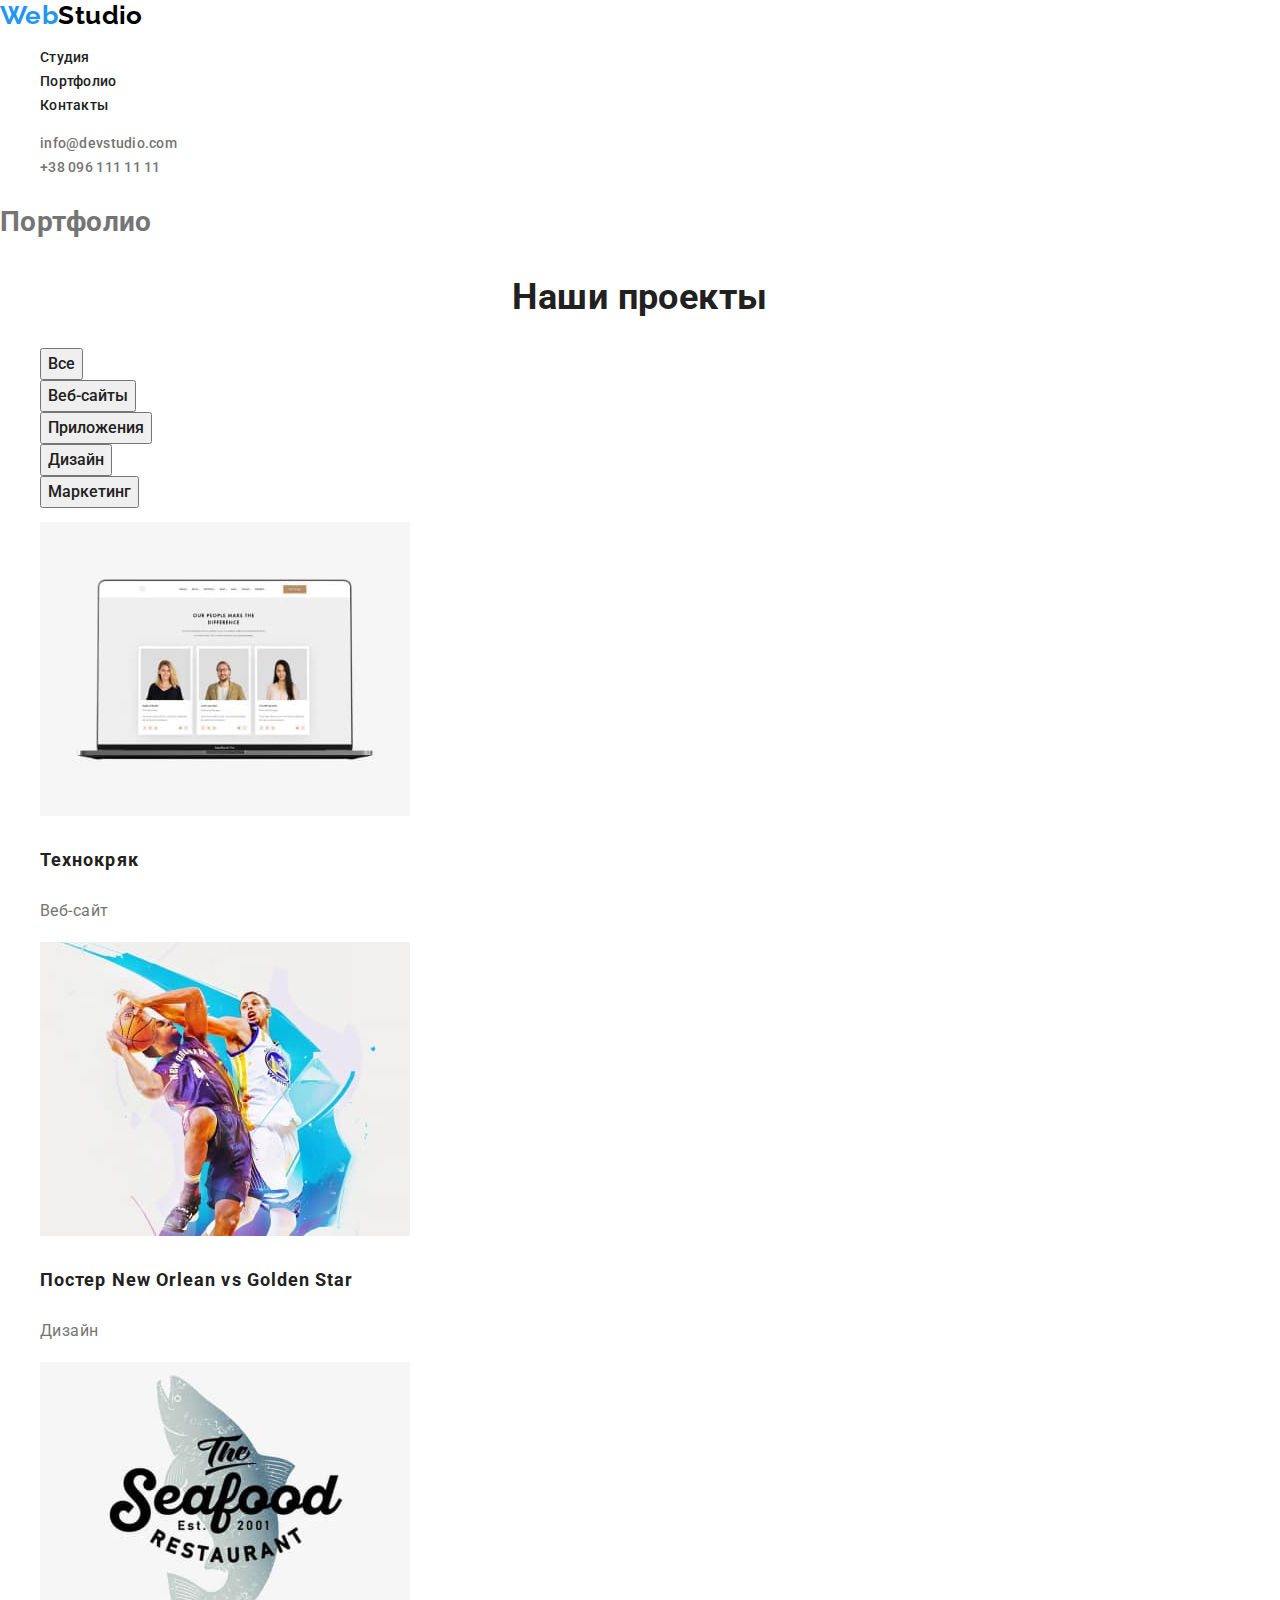
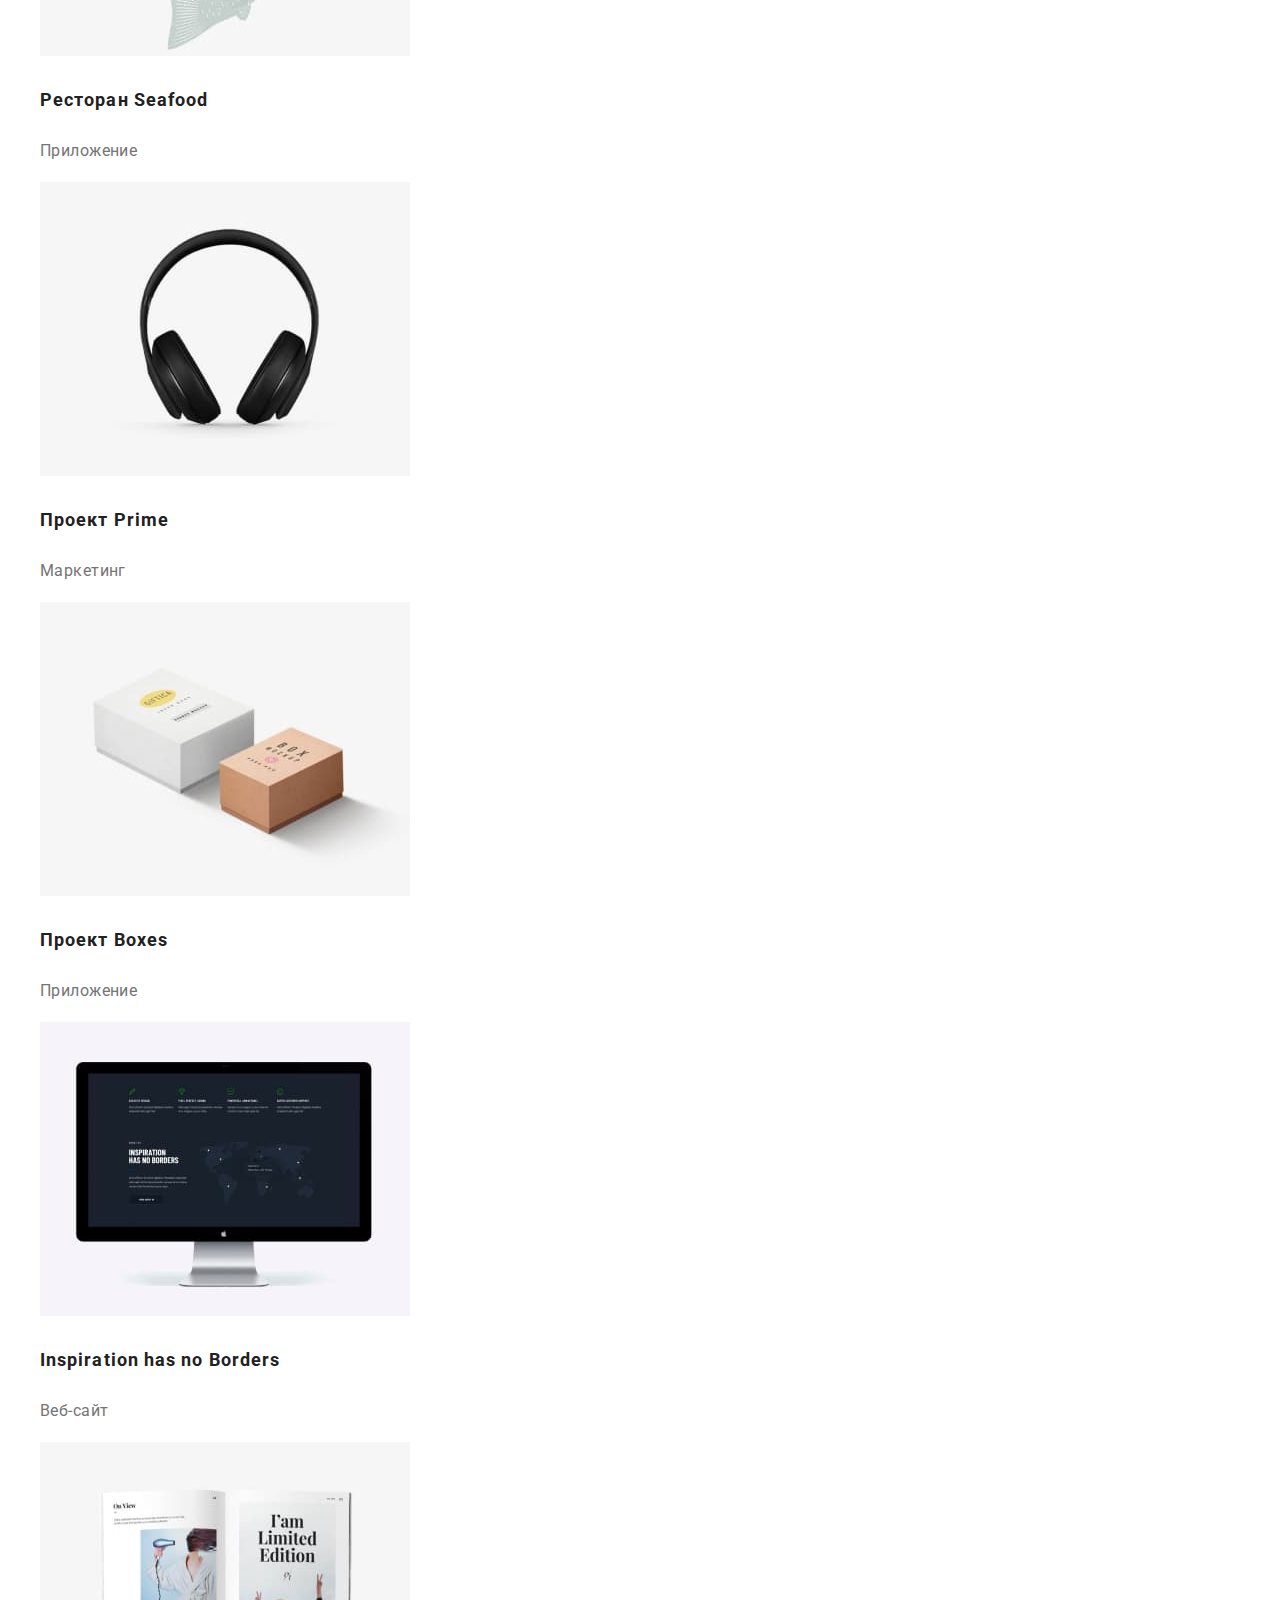
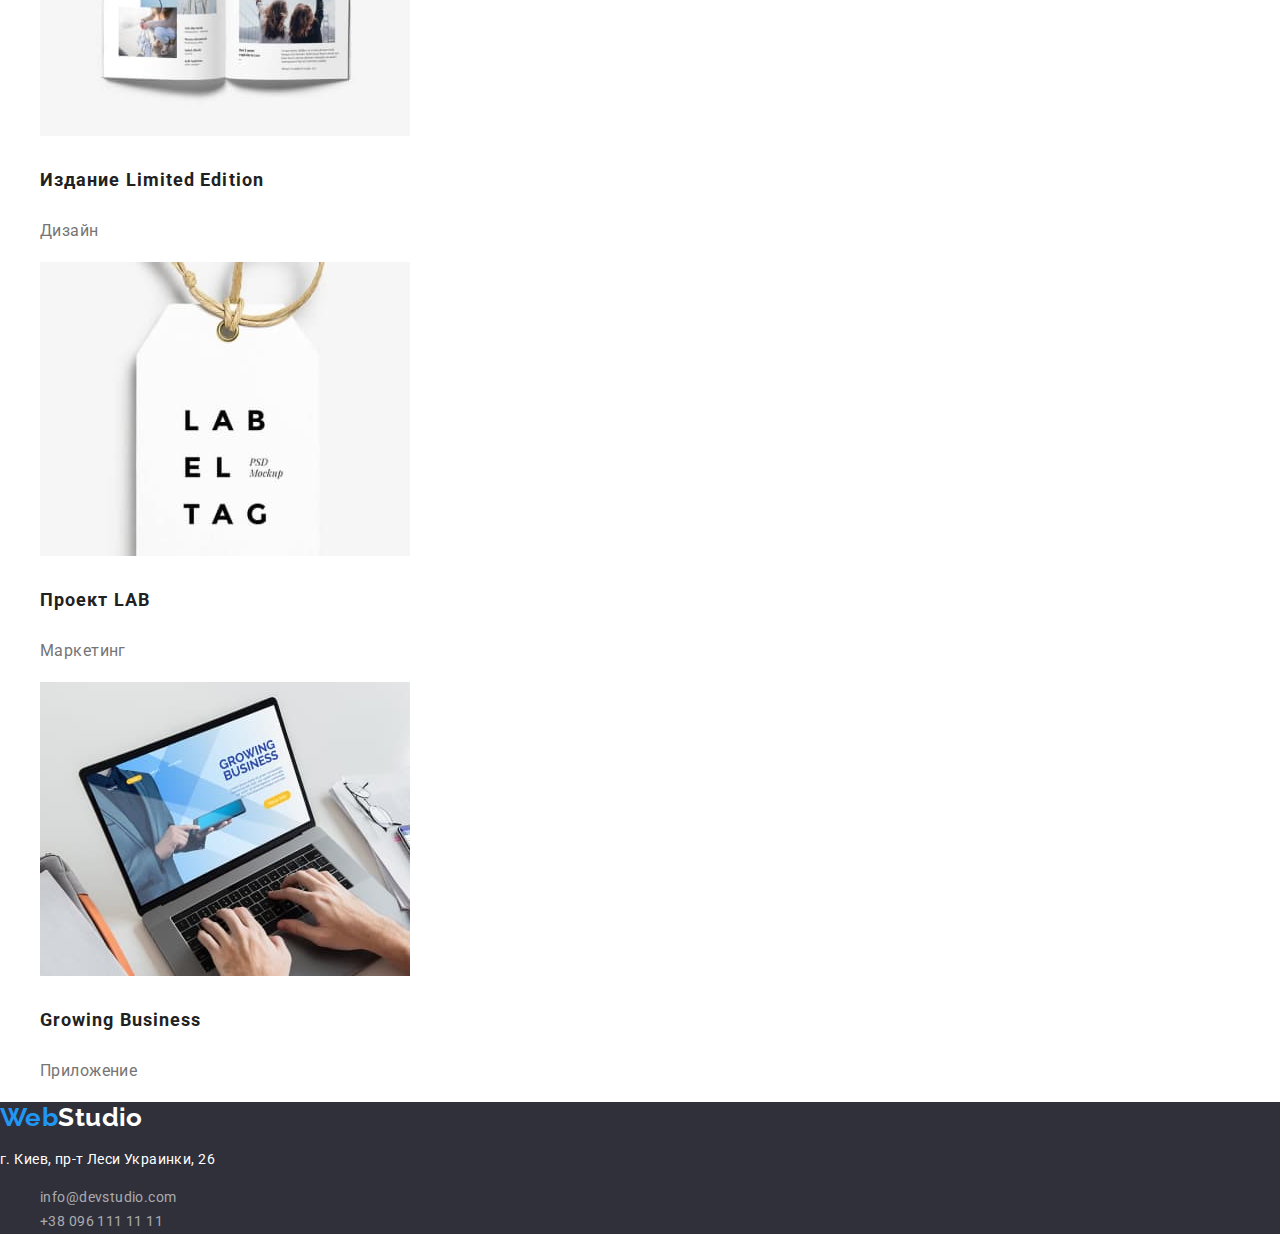
==== portfolio.html @ 03981d24 "добавляет нормализацию стилей" ====
<!DOCTYPE html>
<html lang="ru">
<head>
    <meta charset="UTF-8">
    <meta http-equiv="X-UA-Compatible" content="IE=edge">
    <meta name="viewport" content="width=device-width, initial-scale=1.0">
    <link rel="preconnect" href="https://fonts.googleapis.com">
    <link rel="preconnect" href="https://fonts.gstatic.com" crossorigin>
    <link href="https://fonts.googleapis.com/css2?family=Raleway:wght@700&family=Roboto:wght@400;500;700;900&display=swap"
        rel="stylesheet">
    <link rel="stylesheet" href="https://cdnjs.cloudflare.com/ajax/libs/modern-normalize/1.1.0/modern-normalize.min.css">
    <link rel="stylesheet" href="./css/styles.css">
    <title>Студия 2.0</title>
</head>
<body>

    <header class="header">
    
        <nav>
            <a href="" class="link header-logo"><span class="logo-item">Web</span>Studio</a>
            <ul class="list">
                <li><a href="./index.html" class="link site-nav">Студия</a></li>
                <li><a href="" class="link site-nav">Портфолио</a></li>
                <li><a href="" class="link site-nav">Контакты</a></li>
            </ul>
        </nav>
    
        <ul class="list">
            <li><a href="mailto:info@devstudio.com" class="link contact contact-header">info@devstudio.com</a></li>
            <li><a href="tel:+380961111111" class="link contact contact-header">+38 096 111 11 11</a></li>
        </ul>
    
    </header>

<main>
       <h1>Портфолио</h1>
        <section>
            <h2 class="section-title">Наши проeкты</h2>
            <ul class="list">
                <li><button type="button" class="button filter-button">Все</button></li>
                <li><button type="button" class="button filter-button">Веб-сайты</button></li>
                <li><button type="button" class="button filter-button">Приложения</button></li>
                <li><button type="button" class="button filter-button">Дизайн</button></li>
                <li><button type="button" class="button filter-button">Маркетинг</button></li>
            </ul>
        
            <ul class="list">
                <li>
                    <img src="./Images/techno.jpg" alt="ноутбук с телефонами на экране" width="370" height="294">
                    <h3 class="third-title product-name">Технокряк</h3>
                    <p class="product-desc">Веб-сайт</p>
                </li>
                <li>
                    <img src="./Images/basket.jpg" alt="постер с двумя баскетболистами" width="370" height="294">
                    <h3 class="third-title product-name">Постер New Orlean vs Golden Star</h3>
                    <p class="product-desc">Дизайн</p>
                </li>
                <li>
                    <img src="./Images/seafood.jpg" alt="логотип ресторана с рыбой" width="370" height="294">
                    <h3 class="third-title product-name">Ресторан Seafood</h3>
                    <p class="product-desc">Приложение</p>
                </li>
                <li>
                    <img src="./Images/prime.jpg" alt="наушники с изголовьем" width="370" height="294">
                    <h3 class="third-title product-name">Проект Prime</h3>
                    <p class="product-desc">Маркетинг</p>
                </li>
                <li>
                    <img src="./Images/boxes.jpg" alt="две коробочки разного размера" width="370" height="294">
                    <h3 class="third-title product-name">Проект Boxes</h3>
                    <p class="product-desc">Приложение</p>
                </li>
                <li>
                    <img src="./Images/inspiration.jpg" alt="монитор с открытым сайтом" width="370" height="294">
                    <h3 class="third-title product-name">Inspiration has no Borders</h3>
                    <p class="product-desc">Веб-сайт</p>
                </li>
                <li>
                    <img src="./Images/edition.jpg" alt="открытый журнал" width="370" height="294">
                    <h3 class="third-title product-name">Издание Limited Edition</h3>
                    <p class="product-desc">Дизайн</p>
                </li>
                <li>
                    <img src="./Images/lab.jpg" alt="бирка с надписью" width="370" height="294">
                    <h3 class="third-title product-name">Проект LAB</h3>
                    <p class="product-desc">Маркетинг</p>
                </li>
                <li>
                    <img src="./Images/business.jpg" alt="ноутбук с открытым приложением на экране" width="370" height="294">
                    <h3 class="third-title product-name">Growing Business</h3>
                    <p class="product-desc">Приложение</p>
                </li>
            </ul>
        </section>

</main>


    <footer class="footer">
        <a href="" class="link footer-logo"><span class="logo-item">Web</span>Studio</a>
        <address class="footer-address">
            <p>г. Киев, пр-т Леси Украинки, 26</p>
            <ul class="list">
                <li><a href="mailto:info@devstudio.com" class="link contact contact-footer">info@devstudio.com</a></li>
                <li><a href="tel:+380961111111" class="link contact contact-footer">+38 096 111 11 11</a></li>
            </ul>
        </address>
    </footer>

    
</body>
</html>
---- css/styles.css ----
:root {
    --primary-logo-color: #2196F3;
    --header-secondary-logo-color: #000000;
    --footer-secondary-logo-color: #FFFFFF;
    --footer-address-text-color: #FFFFFF;
    --footer-contact-text-color: rgba(255, 255, 255, 0.6);
    --button-active-color: #2196F3;
    --button-text-active-color: #ffffff;
    --link-active-color: #2196F3;
    --primary-text-color: #757575;
    --primary-title-text-color: #ffffff;
    --secondary-title-text-color: #212121;
    --primary-background-color: #FFFFFF;
    --secondary-background-color: #2F303A;
    --sections-background-color: #F5F4FA;
}
body {
    background-color: var(--primary-background-color);
    color: var(--primary-text-color);
    font-family: 'Roboto', sans-serif;
    font-size: 14px;
    line-height: 1.71;
    letter-spacing: 0.03em;
}

.link {
    text-decoration: none;
}

.list {
    list-style-type: none;
}


/* header and footer */

.header-logo, .footer-logo {
    font-family: 'Raleway';
    font-weight: 700;
    font-size: 26px;
    line-height: 1.19;
}
.logo-item {
    color: var(--primary-logo-color);
}
.header-logo {
    color: var(--header-secondary-logo-color);
}
.footer-logo {
    color: var(--footer-secondary-logo-color);
}
.footer {
    background-color: var(--secondary-background-color);
}
.footer-address {
    font-style: normal;
    color: var(--footer-address-text-color);
}
.contact {
        font-family: inherit;
        font-style: normal;
}
.contact-header {
    font-weight: 500;
    font-size: 14px;
    line-height: 1.14;
    letter-spacing: 0.02em;
    color: var(--primary-text-color);
}
.contact-footer {
        font-size: 14px;
        line-height: 1.71;
        letter-spacing: 0.03em;
    color: var(--footer-contact-text-color);
}
.site-nav {
    font-weight: 500;
    font-size: 14px;
    line-height: 1.14;
    letter-spacing: 0.02em;
    color: var(--secondary-title-text-color);
}
.contact:hover, .contact:focus,
.site-nav:hover, .site-nav:focus {
    color: var(--link-active-color);
}

/* main content */

.hero {
    background-color: var(--secondary-background-color);
}

/* titles and text*/

.hero-title {
    font-weight: 900;
    font-size: 44px;
    line-height: 1.36;
    text-align: center;
    letter-spacing: 0.06em;
    text-transform: uppercase;
    color: var(--primary-title-text-color);
}

.section-title {
    font-weight: 700;
    font-size: 36px;
    line-height: 1.17;
    text-align: center;
    color: var(--secondary-title-text-color);
}

.third-title {
    font-weight: 700;
    font-size: 14px;
    line-height: 1.14;
    color: var(--secondary-title-text-color);
}

.member-name {
    font-weight: 500;
    font-size: 16px;
    line-height: 1.19;
    text-align: center;
}

.product-name {
    font-size: 18px;
    line-height: 2;
    letter-spacing: 0.06em;
}

.member-position {
    font-size: 16px;
    line-height: 1.19;
    text-align: center;
}

.product-desc {
        font-size: 16px;
        line-height: 1.88;
}

/* buttons */

.button {
    font-family: inherit;
    cursor: pointer;
}

.hero-button {
font-weight: 700;
font-size: 16px;
line-height: 1.88;
text-align: center;
letter-spacing: 0.06em;
color: var(--secondary-title-text-color);
}
.filter-button {
    font-weight: 500;
    font-size: 16px;
    line-height: 1.62;
    text-align: center;
    color: var(--secondary-title-text-color);
}

.hero-button:hover, .hero-button:focus,
.filter-button:hover, .filter-button:focus {
    background-color: var(--button-active-color);
    color: var(--button-text-active-color);
}
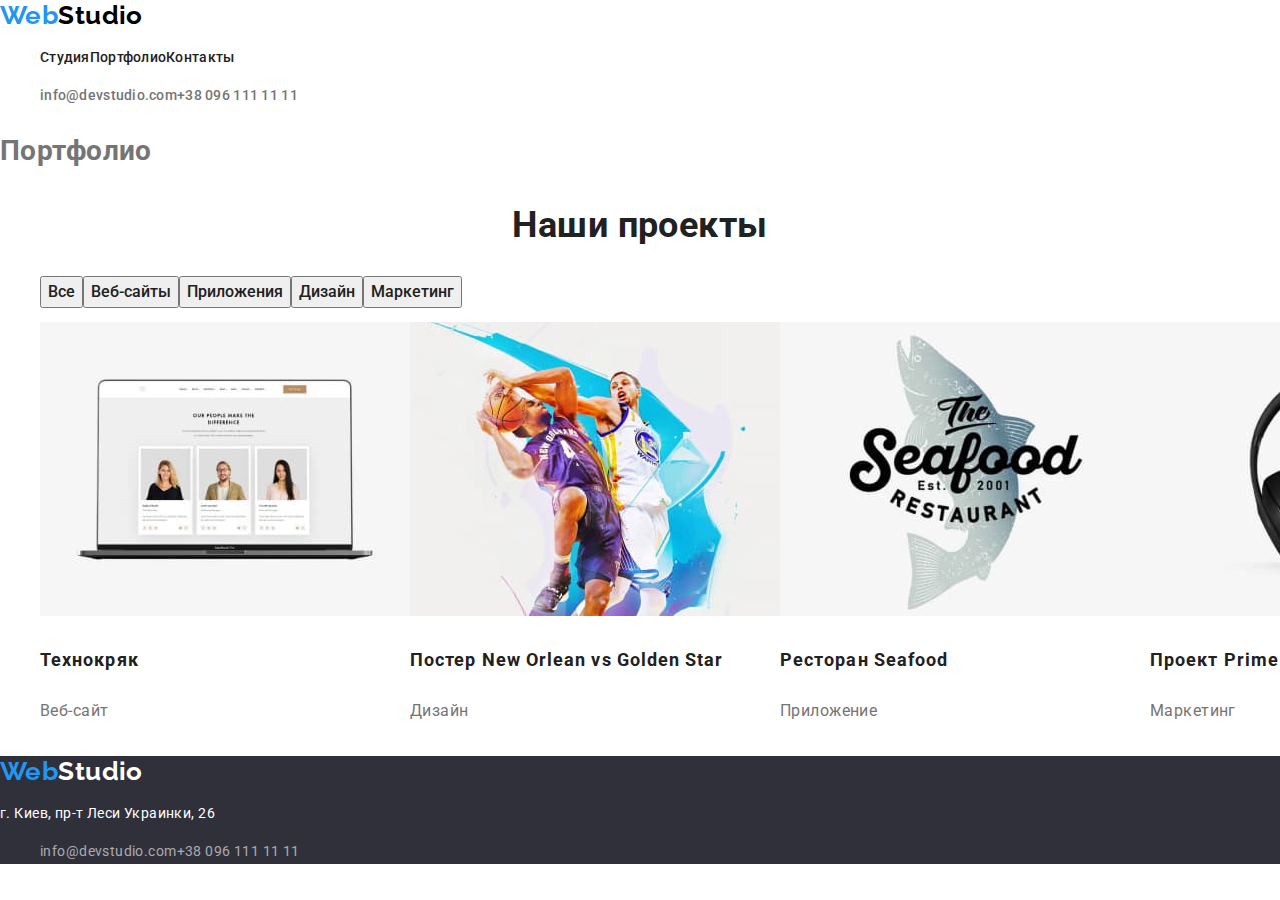
==== commit 4432abd3: "учит флекс" ====
--- a/portfolio.html
+++ b/portfolio.html
@@ -34,7 +34,7 @@
 
 <main>
        <h1>Портфолио</h1>
-        <section>
+        <section class="">
             <h2 class="section-title">Наши проeкты</h2>
             <ul class="list">
                 <li><button type="button" class="button filter-button">Все</button></li>
--- a/css/styles.css
+++ b/css/styles.css
@@ -27,10 +27,19 @@
     text-decoration: none;
 }
 
-.list {
+.list, .list-footer {
     list-style-type: none;
 }
 
+
+.list {
+    display: flex;
+}
+
+.list-site-nav .item:not(:last-child),
+.list-contact .item:not(:last-child){
+margin-right:  50px;
+}
 
 /* header and footer */
 
@@ -68,9 +77,9 @@
     color: var(--primary-text-color);
 }
 .contact-footer {
-        font-size: 14px;
-        line-height: 1.71;
-        letter-spacing: 0.03em;
+    font-size: 14px;
+    line-height: 1.71;
+    letter-spacing: 0.03em;
     color: var(--footer-contact-text-color);
 }
 .site-nav {
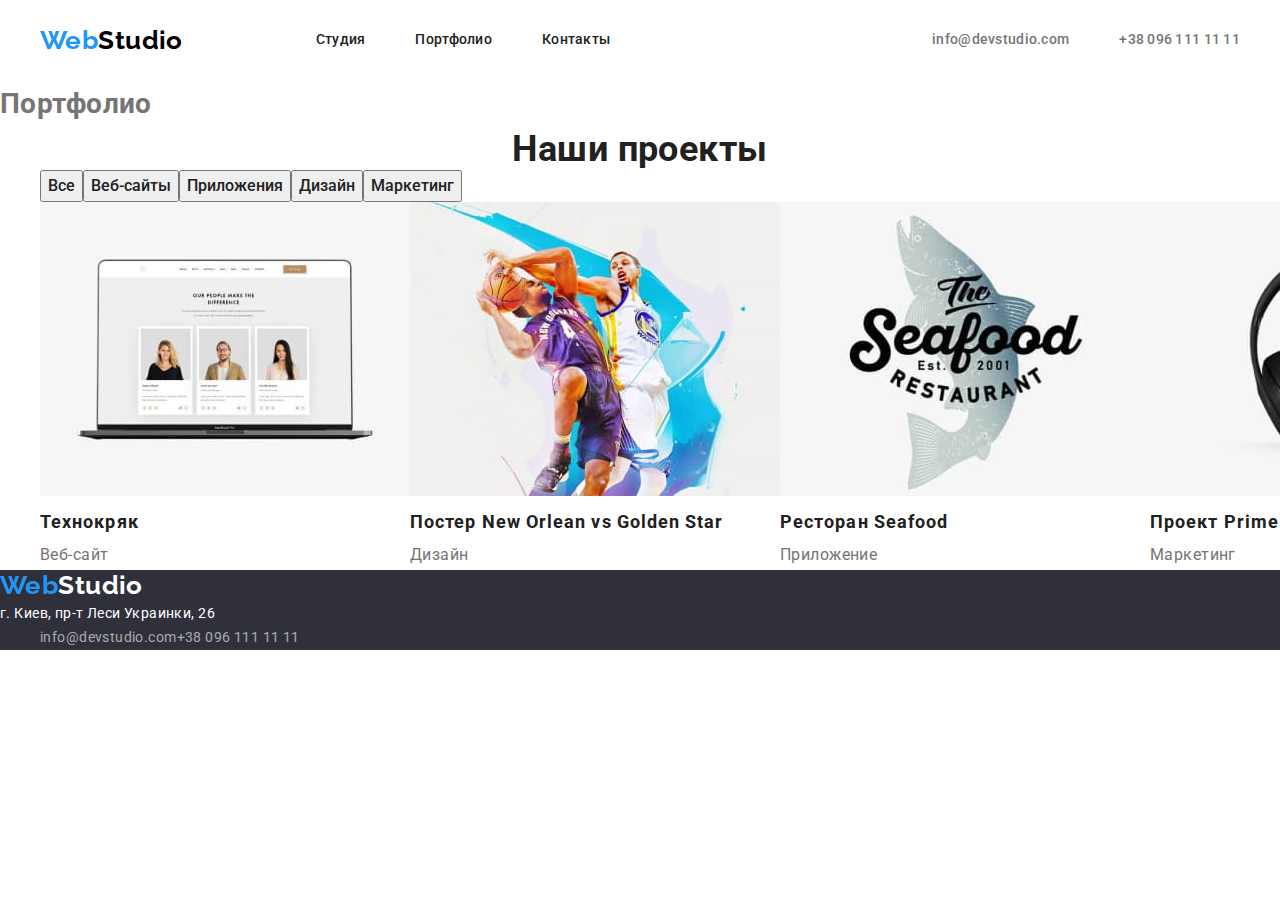
==== commit 63effc05: "размечает шапку и контейнер" ====
--- a/portfolio.html
+++ b/portfolio.html
@@ -4,32 +4,30 @@
     <meta charset="UTF-8">
     <meta http-equiv="X-UA-Compatible" content="IE=edge">
     <meta name="viewport" content="width=device-width, initial-scale=1.0">
+    <link rel="stylesheet" href="https://cdnjs.cloudflare.com/ajax/libs/modern-normalize/1.1.0/modern-normalize.min.css">
     <link rel="preconnect" href="https://fonts.googleapis.com">
     <link rel="preconnect" href="https://fonts.gstatic.com" crossorigin>
-    <link href="https://fonts.googleapis.com/css2?family=Raleway:wght@700&family=Roboto:wght@400;500;700;900&display=swap"
-        rel="stylesheet">
-    <link rel="stylesheet" href="https://cdnjs.cloudflare.com/ajax/libs/modern-normalize/1.1.0/modern-normalize.min.css">
+    <link href="https://fonts.googleapis.com/css2?family=Raleway:wght@700&family=Roboto:wght@400;500;700;900&display=swap" rel="stylesheet">
     <link rel="stylesheet" href="./css/styles.css">
     <title>Студия 2.0</title>
 </head>
 <body>
 
-    <header class="header">
-    
-        <nav>
+    <header class="header-nav container">
+        <nav class="nav">
             <a href="" class="link header-logo"><span class="logo-item">Web</span>Studio</a>
-            <ul class="list">
-                <li><a href="./index.html" class="link site-nav">Студия</a></li>
-                <li><a href="" class="link site-nav">Портфолио</a></li>
-                <li><a href="" class="link site-nav">Контакты</a></li>
+            <ul class="list list-site-nav">
+                <li class="item"><a href="./index.html" class="link site-nav">Студия</a></li>
+                <li class="item"><a href="" class="link site-nav">Портфолио</a></li>
+                <li class="item"><a href="" class="link site-nav">Контакты</a></li>
             </ul>
         </nav>
     
-        <ul class="list">
-            <li><a href="mailto:info@devstudio.com" class="link contact contact-header">info@devstudio.com</a></li>
-            <li><a href="tel:+380961111111" class="link contact contact-header">+38 096 111 11 11</a></li>
+        <ul class="list list-contact">
+            <li class="item"><a href="mailto:info@devstudio.com" class="link contact contact-header">info@devstudio.com</a>
+            </li>
+            <li class="item"><a href="tel:+380961111111" class="link contact contact-header">+38 096 111 11 11</a></li>
         </ul>
-    
     </header>
 
 <main>
--- a/css/styles.css
+++ b/css/styles.css
@@ -14,6 +14,7 @@
     --secondary-background-color: #2F303A;
     --sections-background-color: #F5F4FA;
 }
+
 body {
     background-color: var(--primary-background-color);
     color: var(--primary-text-color);
@@ -23,6 +24,10 @@
     letter-spacing: 0.03em;
 }
 
+h1, h2, h3, p, ul {
+    margin: 0;
+}
+
 .link {
     text-decoration: none;
 }
@@ -31,14 +36,61 @@
     list-style-type: none;
 }
 
+.container {
+    display: flex;
+    flex-wrap: wrap;
+    width: 1230px;
+    margin-left: auto;
+    margin-right: auto;
+    padding: 0 15px;
+}
+
+.container-footer {
+    width: 1200px;
+    margin-left: auto;
+    margin-right: auto;
+    padding: 0 15px;
+}
 
 .list {
     display: flex;
-}
-
-.list-site-nav .item:not(:last-child),
-.list-contact .item:not(:last-child){
-margin-right:  50px;
+    align-items: center;
+}
+
+.nav {
+    display: flex;
+    align-items: center;
+}
+
+.header-nav {
+    align-items: center;
+}
+
+.list-site-nav {
+    margin-left: 93px;
+}
+
+.list-contact {
+    margin-left: auto;
+}
+
+.list-site-nav .link {
+    display: block;
+    padding-top: 32px;
+    padding-bottom: 32px;
+}
+
+.list-contact .link {
+    display: block;
+    padding-top: 32px;
+    padding-bottom: 32px;
+}
+
+.list-site-nav .item + .item{
+    margin-left: 50px;
+}
+.list-contact .item + .item {
+margin-left:  50px;
 }
 
 /* header and footer */
@@ -94,19 +146,22 @@
     color: var(--link-active-color);
 }
 
-/* main content */
+/* hero */
 
 .hero {
+    text-align: center;
     background-color: var(--secondary-background-color);
 }
 
-/* titles and text*/
 
 .hero-title {
+    width: 696px;
+    margin-right: auto;
+    margin-left: auto;
+
     font-weight: 900;
     font-size: 44px;
     line-height: 1.36;
-    text-align: center;
     letter-spacing: 0.06em;
     text-transform: uppercase;
     color: var(--primary-title-text-color);
@@ -147,8 +202,8 @@
 }
 
 .product-desc {
-        font-size: 16px;
-        line-height: 1.88;
+    font-size: 16px;
+    line-height: 1.88;
 }
 
 /* buttons */
@@ -159,12 +214,11 @@
 }
 
 .hero-button {
-font-weight: 700;
-font-size: 16px;
-line-height: 1.88;
-text-align: center;
-letter-spacing: 0.06em;
-color: var(--secondary-title-text-color);
+    font-weight: 700;
+    font-size: 16px;
+    line-height: 1.88;
+    letter-spacing: 0.06em;
+    color: var(--secondary-title-text-color);
 }
 .filter-button {
     font-weight: 500;
@@ -178,4 +232,20 @@
 .filter-button:hover, .filter-button:focus {
     background-color: var(--button-active-color);
     color: var(--button-text-active-color);
-}+}
+
+/* section features */
+
+.feature-list {
+    display: flex;
+    flex-wrap: wrap;
+}
+
+.feature-list .item {
+    width: calc((100%-90px)/4);
+    margin-right: 30px;
+}
+
+.feature-list .item:nth-child(n+4) {
+    margin-right: 0;
+}
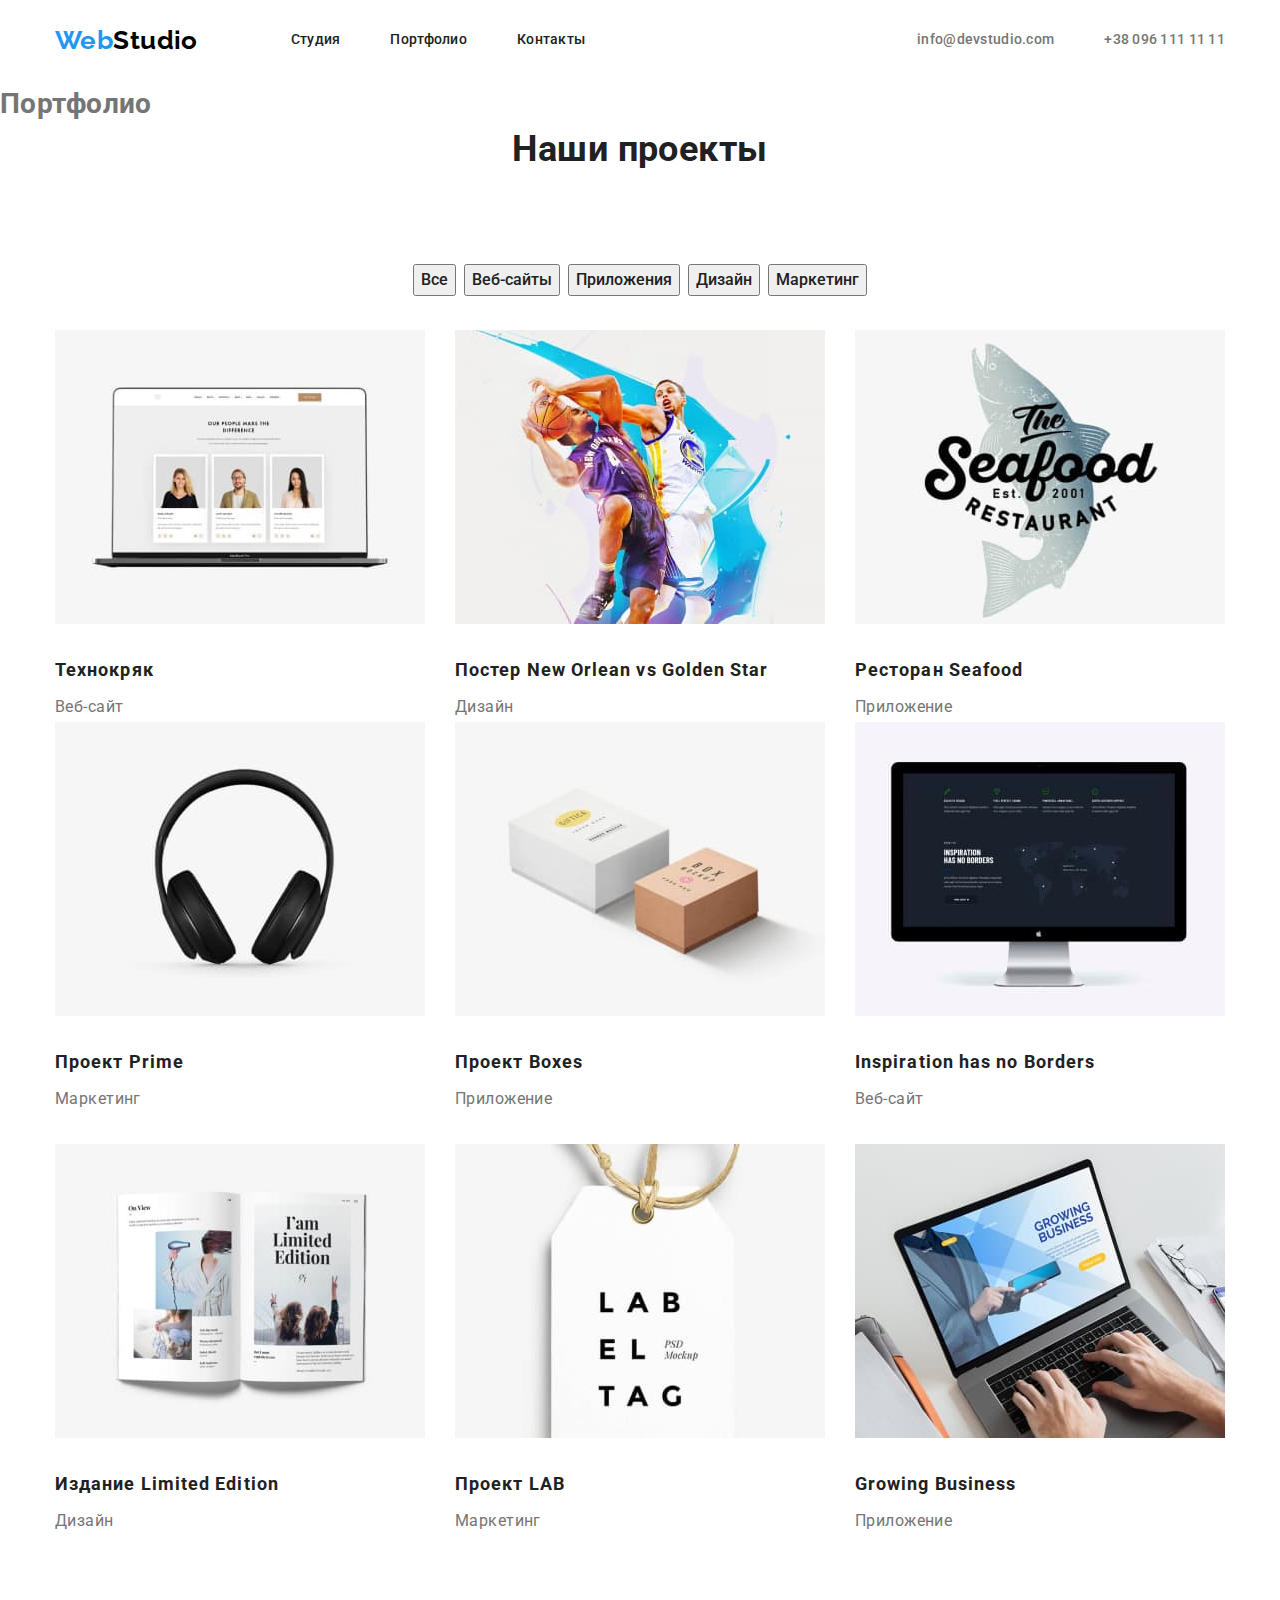
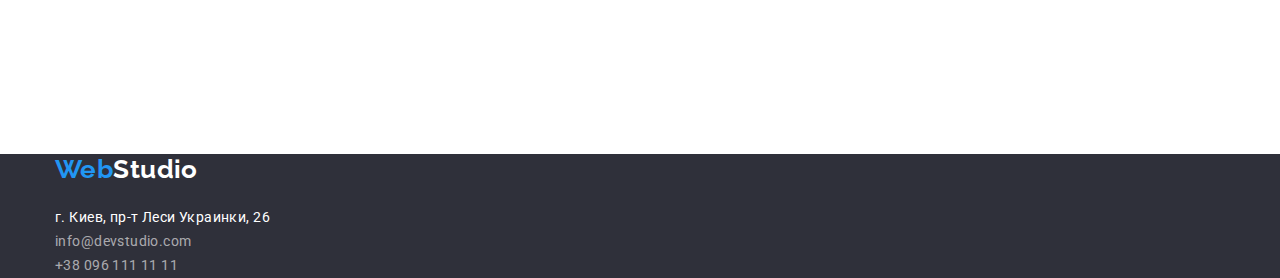
==== commit d147ee7c: "создает все флексбоксы" ====
--- a/portfolio.html
+++ b/portfolio.html
@@ -31,78 +31,84 @@
     </header>
 
 <main>
-       <h1>Портфолио</h1>
-        <section class="">
-            <h2 class="section-title">Наши проeкты</h2>
-            <ul class="list">
-                <li><button type="button" class="button filter-button">Все</button></li>
-                <li><button type="button" class="button filter-button">Веб-сайты</button></li>
-                <li><button type="button" class="button filter-button">Приложения</button></li>
-                <li><button type="button" class="button filter-button">Дизайн</button></li>
-                <li><button type="button" class="button filter-button">Маркетинг</button></li>
-            </ul>
-        
-            <ul class="list">
-                <li>
-                    <img src="./Images/techno.jpg" alt="ноутбук с телефонами на экране" width="370" height="294">
-                    <h3 class="third-title product-name">Технокряк</h3>
-                    <p class="product-desc">Веб-сайт</p>
-                </li>
-                <li>
-                    <img src="./Images/basket.jpg" alt="постер с двумя баскетболистами" width="370" height="294">
-                    <h3 class="third-title product-name">Постер New Orlean vs Golden Star</h3>
-                    <p class="product-desc">Дизайн</p>
-                </li>
-                <li>
-                    <img src="./Images/seafood.jpg" alt="логотип ресторана с рыбой" width="370" height="294">
-                    <h3 class="third-title product-name">Ресторан Seafood</h3>
-                    <p class="product-desc">Приложение</p>
-                </li>
-                <li>
-                    <img src="./Images/prime.jpg" alt="наушники с изголовьем" width="370" height="294">
-                    <h3 class="third-title product-name">Проект Prime</h3>
-                    <p class="product-desc">Маркетинг</p>
-                </li>
-                <li>
-                    <img src="./Images/boxes.jpg" alt="две коробочки разного размера" width="370" height="294">
-                    <h3 class="third-title product-name">Проект Boxes</h3>
-                    <p class="product-desc">Приложение</p>
-                </li>
-                <li>
-                    <img src="./Images/inspiration.jpg" alt="монитор с открытым сайтом" width="370" height="294">
-                    <h3 class="third-title product-name">Inspiration has no Borders</h3>
-                    <p class="product-desc">Веб-сайт</p>
-                </li>
-                <li>
-                    <img src="./Images/edition.jpg" alt="открытый журнал" width="370" height="294">
-                    <h3 class="third-title product-name">Издание Limited Edition</h3>
-                    <p class="product-desc">Дизайн</p>
-                </li>
-                <li>
-                    <img src="./Images/lab.jpg" alt="бирка с надписью" width="370" height="294">
-                    <h3 class="third-title product-name">Проект LAB</h3>
-                    <p class="product-desc">Маркетинг</p>
-                </li>
-                <li>
-                    <img src="./Images/business.jpg" alt="ноутбук с открытым приложением на экране" width="370" height="294">
-                    <h3 class="third-title product-name">Growing Business</h3>
-                    <p class="product-desc">Приложение</p>
-                </li>
-            </ul>
+     <h1>Портфолио</h1>
+        <section class="work">
+            <h2 class="section-title work-title">Наши проeкты</h2>
+            <div class="container">
+
+                <ul class="list filter-list">
+                    <li class="item"><button type="button" class="button filter-button">Все</button></li>
+                    <li class="item"><button type="button" class="button filter-button">Веб-сайты</button></li>
+                    <li class="item"><button type="button" class="button filter-button">Приложения</button></li>
+                    <li class="item"><button type="button" class="button filter-button">Дизайн</button></li>
+                    <li class="item"><button type="button" class="button filter-button">Маркетинг</button></li>
+                </ul>
+
+                <ul class="list work-list">
+                    <li class="item">
+                        <img src="./Images/techno.jpg" alt="ноутбук с телефонами на экране" width="370" height="294">
+                        <h3 class="third-title product-name">Технокряк</h3>
+                        <p class="product-desc">Веб-сайт</p>
+                    </li>
+                    <li class="item">
+                        <img src="./Images/basket.jpg" alt="постер с двумя баскетболистами" width="370" height="294">
+                        <h3 class="third-title product-name">Постер New Orlean vs Golden Star</h3>
+                        <p class="product-desc">Дизайн</p>
+                    </li>
+                    <li class="item">
+                        <img src="./Images/seafood.jpg" alt="логотип ресторана с рыбой" width="370" height="294">
+                        <h3 class="third-title product-name">Ресторан Seafood</h3>
+                        <p class="product-desc">Приложение</p>
+                    </li>
+                    <li class="item">
+                        <img src="./Images/prime.jpg" alt="наушники с изголовьем" width="370" height="294">
+                        <h3 class="third-title product-name">Проект Prime</h3>
+                        <p class="product-desc">Маркетинг</p>
+                    </li>
+                    <li class="item">
+                        <img src="./Images/boxes.jpg" alt="две коробочки разного размера" width="370" height="294">
+                        <h3 class="third-title product-name">Проект Boxes</h3>
+                        <p class="product-desc">Приложение</p>
+                    </li>
+                    <li class="item">
+                        <img src="./Images/inspiration.jpg" alt="монитор с открытым сайтом" width="370" height="294">
+                        <h3 class="third-title product-name">Inspiration has no Borders</h3>
+                        <p class="product-desc">Веб-сайт</p>
+                    </li>
+                    <li class="item">
+                        <img src="./Images/edition.jpg" alt="открытый журнал" width="370" height="294">
+                        <h3 class="third-title product-name">Издание Limited Edition</h3>
+                        <p class="product-desc">Дизайн</p>
+                    </li>
+                    <li class="item">
+                        <img src="./Images/lab.jpg" alt="бирка с надписью" width="370" height="294">
+                        <h3 class="third-title product-name">Проект LAB</h3>
+                        <p class="product-desc">Маркетинг</p>
+                    </li>
+                    <li class="item">
+                        <img src="./Images/business.jpg" alt="ноутбук с открытым приложением на экране" width="370" height="294">
+                        <h3 class="third-title product-name">Growing Business</h3>
+                        <p class="product-desc">Приложение</p>
+                    </li>
+                </ul>
+            </div>
         </section>
 
 </main>
 
 
     <footer class="footer">
-        <a href="" class="link footer-logo"><span class="logo-item">Web</span>Studio</a>
-        <address class="footer-address">
-            <p>г. Киев, пр-т Леси Украинки, 26</p>
-            <ul class="list">
-                <li><a href="mailto:info@devstudio.com" class="link contact contact-footer">info@devstudio.com</a></li>
-                <li><a href="tel:+380961111111" class="link contact contact-footer">+38 096 111 11 11</a></li>
-            </ul>
-        </address>
+        <div class="container-footer">
+            <a href="" class="link footer-logo"><span class="logo-item">Web</span>Studio</a>
+            <address class="footer-address">
+                <p>г. Киев, пр-т Леси Украинки, 26</p>
+                <ul class="list-footer">
+                    <li><a href="mailto:info@devstudio.com" class="link contact contact-footer">info@devstudio.com</a></li>
+                    <li><a href="tel:+380961111111" class="link contact contact-footer">+38 096 111 11 11</a></li>
+                </ul>
+            </address>
+        </div>
+    
     </footer>
 
     
--- a/css/styles.css
+++ b/css/styles.css
@@ -26,6 +26,7 @@
 
 h1, h2, h3, p, ul {
     margin: 0;
+    padding: 0;
 }
 
 .link {
@@ -39,7 +40,7 @@
 .container {
     display: flex;
     flex-wrap: wrap;
-    width: 1230px;
+    width: 1200px;
     margin-left: auto;
     margin-right: auto;
     padding: 0 15px;
@@ -47,16 +48,12 @@
 
 .container-footer {
     width: 1200px;
+    margin-top: 94px;
     margin-left: auto;
     margin-right: auto;
     padding: 0 15px;
 }
 
-.list {
-    display: flex;
-    align-items: center;
-}
-
 .nav {
     display: flex;
     align-items: center;
@@ -67,10 +64,12 @@
 }
 
 .list-site-nav {
+    display: flex;
     margin-left: 93px;
 }
 
 .list-contact {
+    display: flex;
     margin-left: auto;
 }
 
@@ -114,12 +113,13 @@
     background-color: var(--secondary-background-color);
 }
 .footer-address {
+    margin-top: 20px;
     font-style: normal;
     color: var(--footer-address-text-color);
 }
 .contact {
-        font-family: inherit;
-        font-style: normal;
+    font-family: inherit;
+    font-style: normal;
 }
 .contact-header {
     font-weight: 500;
@@ -129,6 +129,7 @@
     color: var(--primary-text-color);
 }
 .contact-footer {
+    margin-top: 9px;
     font-size: 14px;
     line-height: 1.71;
     letter-spacing: 0.03em;
@@ -183,6 +184,7 @@
 }
 
 .member-name {
+    margin-top: 30px;
     font-weight: 500;
     font-size: 16px;
     line-height: 1.19;
@@ -193,9 +195,11 @@
     font-size: 18px;
     line-height: 2;
     letter-spacing: 0.06em;
+    margin-top: 20px;
 }
 
 .member-position {
+    margin-top: 10px;
     font-size: 16px;
     line-height: 1.19;
     text-align: center;
@@ -204,6 +208,7 @@
 .product-desc {
     font-size: 16px;
     line-height: 1.88;
+    margin-top: 4px;
 }
 
 /* buttons */
@@ -218,13 +223,6 @@
     font-size: 16px;
     line-height: 1.88;
     letter-spacing: 0.06em;
-    color: var(--secondary-title-text-color);
-}
-.filter-button {
-    font-weight: 500;
-    font-size: 16px;
-    line-height: 1.62;
-    text-align: center;
     color: var(--secondary-title-text-color);
 }
 
@@ -239,13 +237,107 @@
 .feature-list {
     display: flex;
     flex-wrap: wrap;
+    margin-top: 94px;
 }
 
 .feature-list .item {
-    width: calc((100%-90px)/4);
+    width: calc((100% - 90px) / 4);
     margin-right: 30px;
 }
 
-.feature-list .item:nth-child(n+4) {
+.feature-list .item:nth-child(4n) {
     margin-right: 0;
 }
+
+/* section specific */
+
+.specific-title {
+    margin-top: 94px;
+}
+
+.specific-list {
+    display: flex;
+    flex-wrap: wrap;
+    margin-top: 50px;
+}
+
+.specific-img {
+    display: block;
+}
+
+.specific-list .item {
+    width: 370px;
+    margin-right: 30px;
+}
+
+.specific-list .item:nth-child(3n) {
+    margin-right: 0;
+}
+
+/* section team */
+
+.team-title {
+    margin-top: 188px;
+}
+
+.team-list {
+    display: flex;
+    flex-wrap: wrap;
+    margin-top: 50px;
+}
+
+.team-list .item {
+    width: 270px;
+    margin-right: 30px;
+}
+
+.team-list .item:nth-child(4n) {
+    margin-right: 0;
+}
+
+/* Portfolio */
+
+/* filter-list */
+
+
+.filter-list {
+    display: flex;
+    margin-right: auto;
+    margin-left: auto;
+    margin-top: 94px;
+}
+
+.filter-button {
+    font-weight: 500;
+    font-size: 16px;
+    line-height: 1.62;
+    text-align: center;
+    color: var(--secondary-title-text-color);
+}
+
+.filter-list .item:not(:last-child) {
+    margin-right: 8px;
+}
+
+/* work-list */
+
+.work-list {
+    display: flex;
+    flex-wrap: wrap;
+    margin-top: 34px;
+    margin-bottom: 94px;
+}
+
+.work-list .item {
+    width: 370px;
+    margin-right: 30px;
+    margin-bottom: 30px;
+}
+
+.work-list .item:nth-child(3n) {
+    margin-right: 0;
+}
+
+.work-list .item:nth-child(-n+3) {
+    margin-bottom: 0;
+}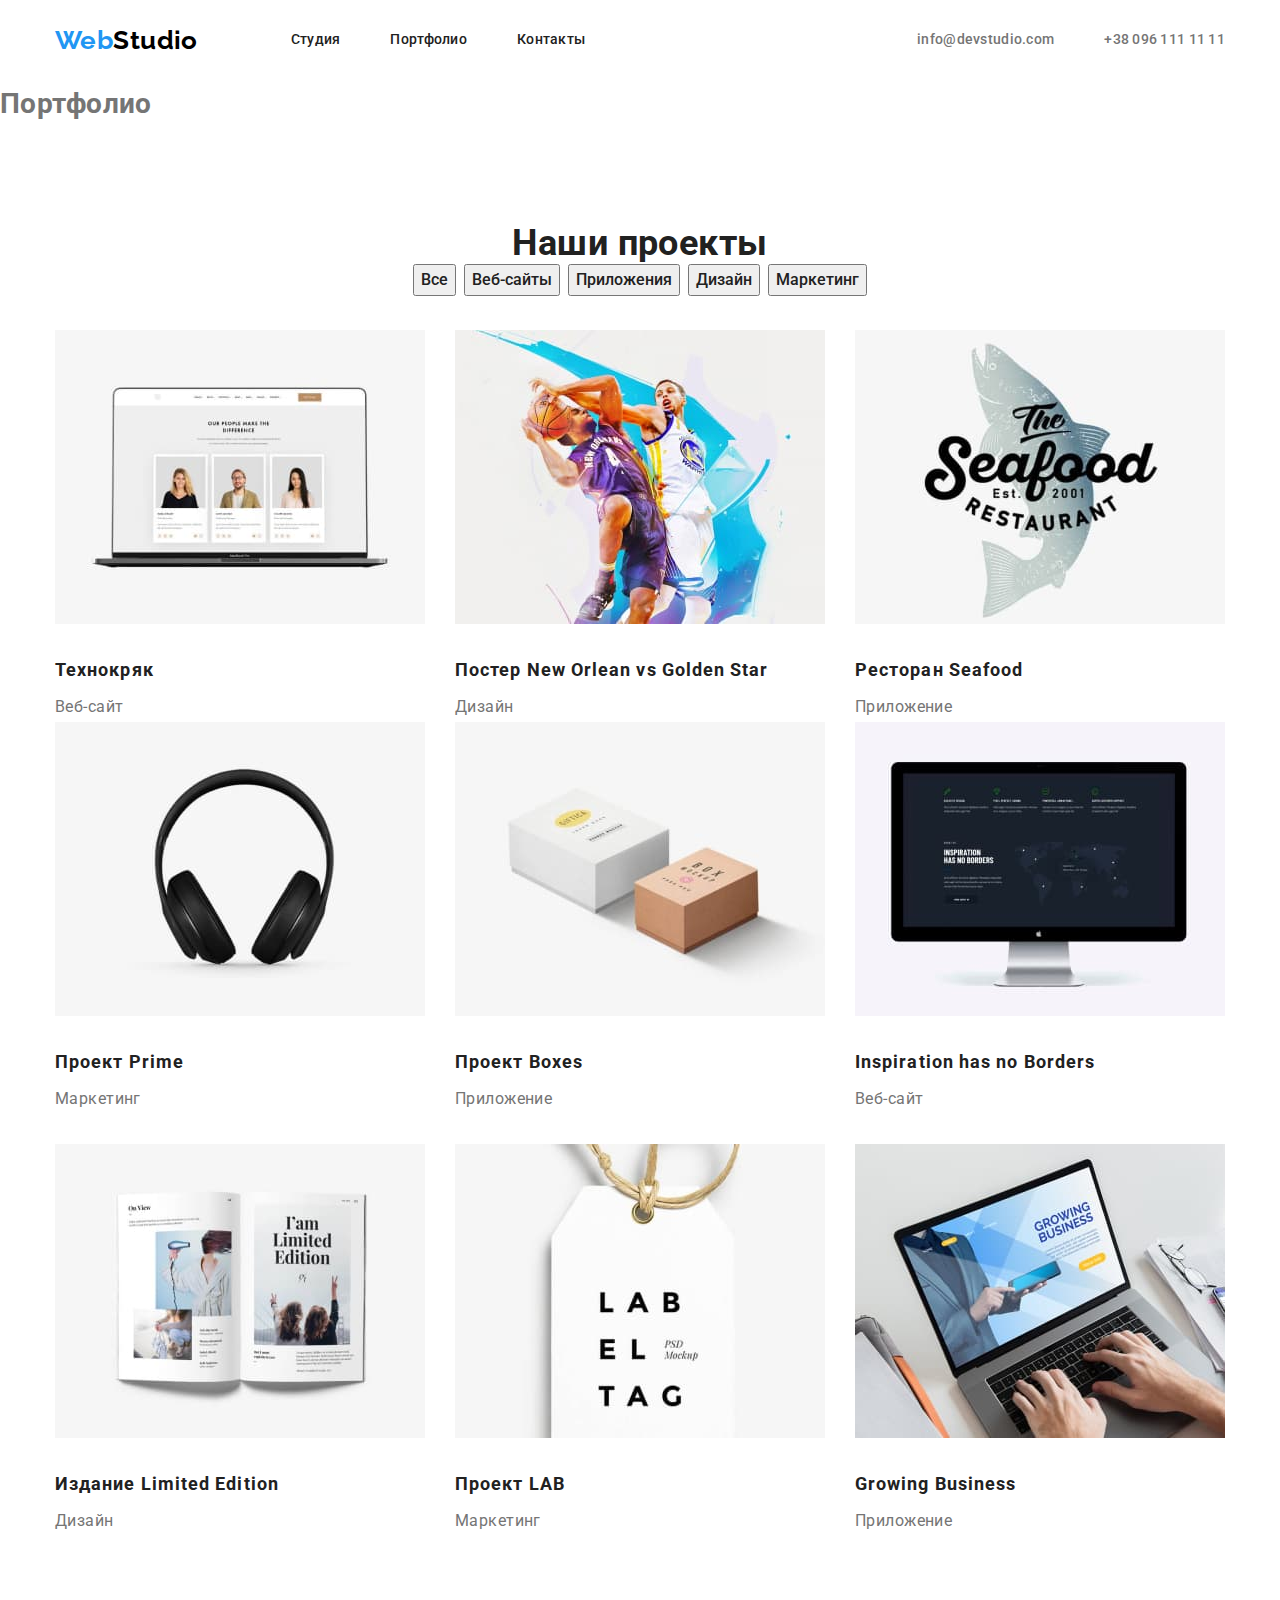
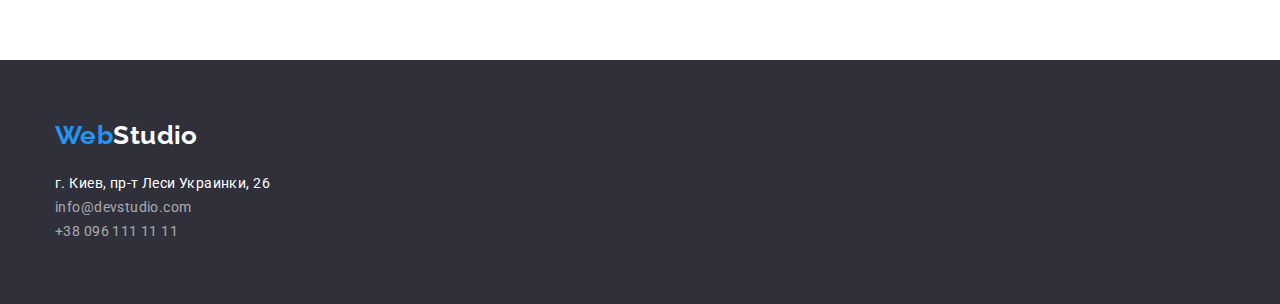
==== commit 6b3b57e9: "переименовывает все секции" ====
--- a/portfolio.html
+++ b/portfolio.html
@@ -32,7 +32,7 @@
 
 <main>
      <h1>Портфолио</h1>
-        <section class="work">
+        <section class="section">
             <h2 class="section-title work-title">Наши проeкты</h2>
             <div class="container">
 
--- a/css/styles.css
+++ b/css/styles.css
@@ -48,10 +48,14 @@
 
 .container-footer {
     width: 1200px;
-    margin-top: 94px;
     margin-left: auto;
     margin-right: auto;
     padding: 0 15px;
+}
+
+.section {
+    padding-top: 94px;
+    padding-bottom: 94px;
 }
 
 .nav {
@@ -110,6 +114,8 @@
     color: var(--footer-secondary-logo-color);
 }
 .footer {
+    padding-top: 60px;
+    padding-bottom: 60px;
     background-color: var(--secondary-background-color);
 }
 .footer-address {
@@ -117,6 +123,7 @@
     font-style: normal;
     color: var(--footer-address-text-color);
 }
+
 .contact {
     font-family: inherit;
     font-style: normal;
@@ -234,10 +241,10 @@
 
 /* section features */
 
+
 .feature-list {
     display: flex;
     flex-wrap: wrap;
-    margin-top: 94px;
 }
 
 .feature-list .item {
@@ -251,9 +258,6 @@
 
 /* section specific */
 
-.specific-title {
-    margin-top: 94px;
-}
 
 .specific-list {
     display: flex;
@@ -276,9 +280,6 @@
 
 /* section team */
 
-.team-title {
-    margin-top: 188px;
-}
 
 .team-list {
     display: flex;
@@ -297,6 +298,7 @@
 
 /* Portfolio */
 
+
 /* filter-list */
 
 
@@ -304,7 +306,6 @@
     display: flex;
     margin-right: auto;
     margin-left: auto;
-    margin-top: 94px;
 }
 
 .filter-button {
@@ -325,7 +326,6 @@
     display: flex;
     flex-wrap: wrap;
     margin-top: 34px;
-    margin-bottom: 94px;
 }
 
 .work-list .item {
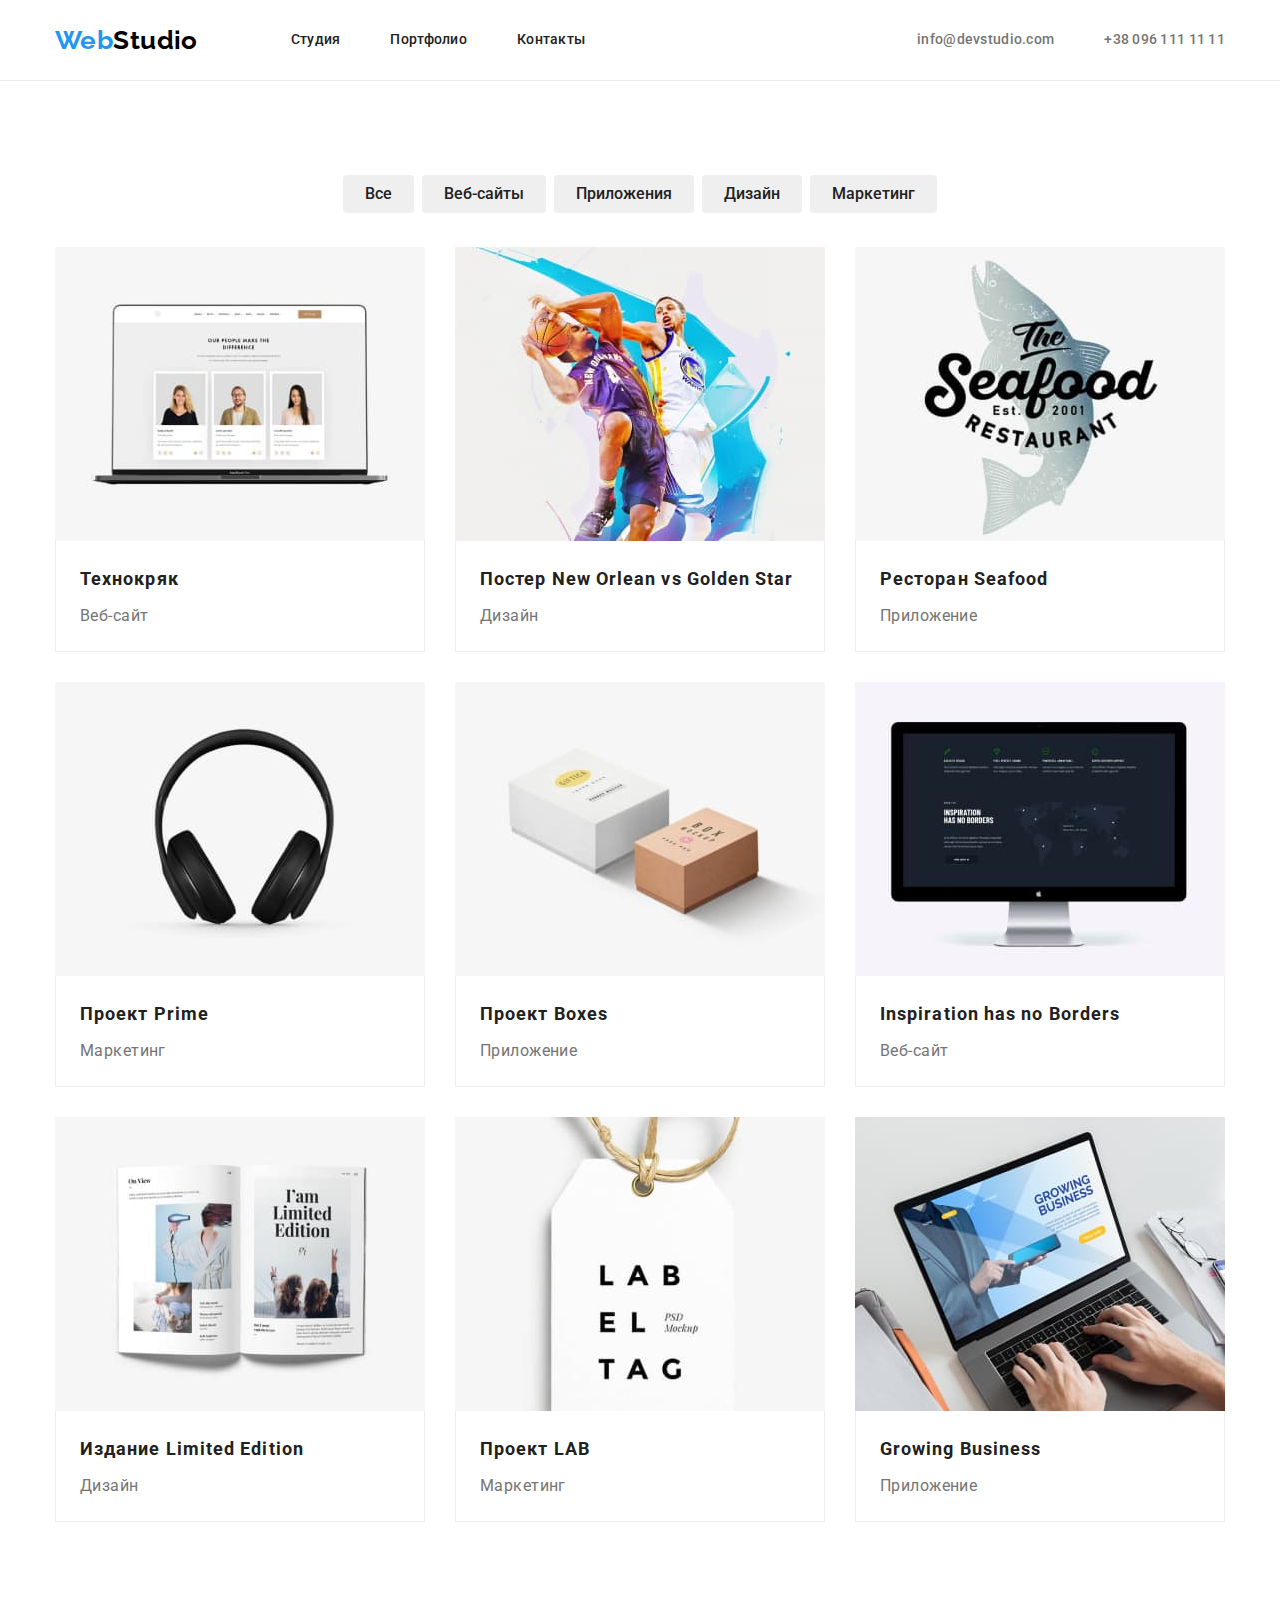
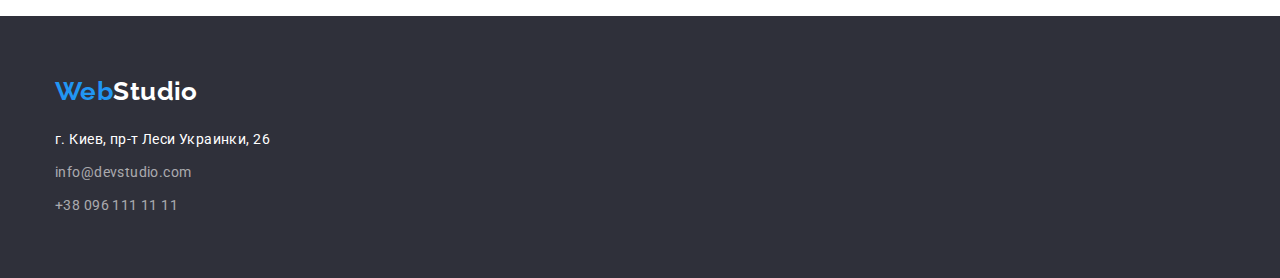
==== commit fcbfd4eb: "исправляет ошибки дз-3" ====
--- a/portfolio.html
+++ b/portfolio.html
@@ -13,104 +13,126 @@
 </head>
 <body>
 
-    <header class="header-nav container">
-        <nav class="nav">
-            <a href="" class="link header-logo"><span class="logo-item">Web</span>Studio</a>
-            <ul class="list list-site-nav">
-                <li class="item"><a href="./index.html" class="link site-nav">Студия</a></li>
-                <li class="item"><a href="" class="link site-nav">Портфолио</a></li>
-                <li class="item"><a href="" class="link site-nav">Контакты</a></li>
+    <header class="header-nav">
+        <div class="container header-container">
+            <nav class="nav">
+                <a href="" class="link header-logo"><span class="logo-item">Web</span>Studio</a>
+                <ul class="list list-site-nav">
+                    <li class="item"><a href="./index.html" class="link site-nav">Студия</a></li>
+                    <li class="item"><a href="" class="link site-nav">Портфолио</a></li>
+                    <li class="item"><a href="" class="link site-nav">Контакты</a></li>
+                </ul>
+            </nav>
+    
+            <ul class="list list-contact">
+                <li class="item"><a href="mailto:info@devstudio.com"
+                        class="link contact contact-header">info@devstudio.com</a></li>
+                <li class="item"><a href="tel:+380961111111" class="link contact contact-header">+38 096 111 11 11</a></li>
             </ul>
-        </nav>
-    
-        <ul class="list list-contact">
-            <li class="item"><a href="mailto:info@devstudio.com" class="link contact contact-header">info@devstudio.com</a>
-            </li>
-            <li class="item"><a href="tel:+380961111111" class="link contact contact-header">+38 096 111 11 11</a></li>
-        </ul>
+        </div>
     </header>
 
-<main>
-     <h1>Портфолио</h1>
-        <section class="section">
-            <h2 class="section-title work-title">Наши проeкты</h2>
-            <div class="container">
+    <main>
+        <h1 class="visually-hidden">Портфолио</h1>
+            <section class="section">
+                <h2 class="section-title visually-hidden">Наши проeкты</h2>
+                <div class="container">
 
-                <ul class="list filter-list">
-                    <li class="item"><button type="button" class="button filter-button">Все</button></li>
-                    <li class="item"><button type="button" class="button filter-button">Веб-сайты</button></li>
-                    <li class="item"><button type="button" class="button filter-button">Приложения</button></li>
-                    <li class="item"><button type="button" class="button filter-button">Дизайн</button></li>
-                    <li class="item"><button type="button" class="button filter-button">Маркетинг</button></li>
-                </ul>
+                    <ul class="list filter-list">
+                        <li class="item"><button type="button" class="button filter-button">Все</button></li>
+                        <li class="item"><button type="button" class="button filter-button">Веб-сайты</button></li>
+                        <li class="item"><button type="button" class="button filter-button">Приложения</button></li>
+                        <li class="item"><button type="button" class="button filter-button">Дизайн</button></li>
+                        <li class="item"><button type="button" class="button filter-button">Маркетинг</button></li>
+                    </ul>
 
-                <ul class="list work-list">
-                    <li class="item">
-                        <img src="./Images/techno.jpg" alt="ноутбук с телефонами на экране" width="370" height="294">
-                        <h3 class="third-title product-name">Технокряк</h3>
-                        <p class="product-desc">Веб-сайт</p>
-                    </li>
-                    <li class="item">
-                        <img src="./Images/basket.jpg" alt="постер с двумя баскетболистами" width="370" height="294">
-                        <h3 class="third-title product-name">Постер New Orlean vs Golden Star</h3>
-                        <p class="product-desc">Дизайн</p>
-                    </li>
-                    <li class="item">
-                        <img src="./Images/seafood.jpg" alt="логотип ресторана с рыбой" width="370" height="294">
-                        <h3 class="third-title product-name">Ресторан Seafood</h3>
-                        <p class="product-desc">Приложение</p>
-                    </li>
-                    <li class="item">
-                        <img src="./Images/prime.jpg" alt="наушники с изголовьем" width="370" height="294">
-                        <h3 class="third-title product-name">Проект Prime</h3>
-                        <p class="product-desc">Маркетинг</p>
-                    </li>
-                    <li class="item">
-                        <img src="./Images/boxes.jpg" alt="две коробочки разного размера" width="370" height="294">
-                        <h3 class="third-title product-name">Проект Boxes</h3>
-                        <p class="product-desc">Приложение</p>
-                    </li>
-                    <li class="item">
-                        <img src="./Images/inspiration.jpg" alt="монитор с открытым сайтом" width="370" height="294">
-                        <h3 class="third-title product-name">Inspiration has no Borders</h3>
-                        <p class="product-desc">Веб-сайт</p>
-                    </li>
-                    <li class="item">
-                        <img src="./Images/edition.jpg" alt="открытый журнал" width="370" height="294">
-                        <h3 class="third-title product-name">Издание Limited Edition</h3>
-                        <p class="product-desc">Дизайн</p>
-                    </li>
-                    <li class="item">
-                        <img src="./Images/lab.jpg" alt="бирка с надписью" width="370" height="294">
-                        <h3 class="third-title product-name">Проект LAB</h3>
-                        <p class="product-desc">Маркетинг</p>
-                    </li>
-                    <li class="item">
-                        <img src="./Images/business.jpg" alt="ноутбук с открытым приложением на экране" width="370" height="294">
-                        <h3 class="third-title product-name">Growing Business</h3>
-                        <p class="product-desc">Приложение</p>
-                    </li>
-                </ul>
-            </div>
-        </section>
+                    <ul class="list work-list">
+                        <li class="item">
+                            <img class="img" src="./Images/techno.jpg" alt="ноутбук с телефонами на экране" width="370" height="294">
+                            <div class="product">
+                              <h3 class="third-title product-name">Технокряк</h3>
+                              <p class="product-desc">Веб-сайт</p>  
+                            </div>
+                            
+                        </li>
+                        <li class="item">
+                            <img class="img" src="./Images/basket.jpg" alt="постер с двумя баскетболистами" width="370" height="294">
+                            <div class="product">
+                              <h3 class="third-title product-name">Постер New Orlean vs Golden Star</h3>
+                              <p class="product-desc">Дизайн</p>
+                            </div>
+                            
+                        </li>
+                        <li class="item">
+                            <img class="img" src="./Images/seafood.jpg" alt="логотип ресторана с рыбой" width="370" height="294">
+                            <div class="product">
+                                <h3 class="third-title product-name">Ресторан Seafood</h3>
+                                <p class="product-desc">Приложение</p>
+                            </div>
+                        </li>
+                        <li class="item">
+                            <img class="img" src="./Images/prime.jpg" alt="наушники с изголовьем" width="370" height="294">
+                            <div class="product">
+                                <h3 class="third-title product-name">Проект Prime</h3>
+                                <p class="product-desc">Маркетинг</p>
+                            </div>
+                        </li>
+                        <li class="item">
+                            <img class="img" src="./Images/boxes.jpg" alt="две коробочки разного размера" width="370" height="294">
+                            <div class="product">
+                                <h3 class="third-title product-name">Проект Boxes</h3>
+                                <p class="product-desc">Приложение</p>
+                            </div>
+                        </li>
+                        <li class="item">
+                            <img class="img" src="./Images/inspiration.jpg" alt="монитор с открытым сайтом" width="370" height="294">
+                            <div class="product">
+                                <h3 class="third-title product-name">Inspiration has no Borders</h3>
+                                <p class="product-desc">Веб-сайт</p>
+                            </div>
+                        </li>
+                        <li class="item">
+                            <img class="img" src="./Images/edition.jpg" alt="открытый журнал" width="370" height="294">
+                            <div class="product">
+                                <h3 class="third-title product-name">Издание Limited Edition</h3>
+                                <p class="product-desc">Дизайн</p>
+                            </div>
+                        </li>
+                        <li class="item">
+                            <img class="img" src="./Images/lab.jpg" alt="бирка с надписью" width="370" height="294">
+                            <div class="product">
+                                <h3 class="third-title product-name">Проект LAB</h3>
+                                <p class="product-desc">Маркетинг</p>
+                            </div>
+                        </li>
+                        <li class="item">
+                            <img class="img" src="./Images/business.jpg" alt="ноутбук с открытым приложением на экране" width="370" height="294">
+                            <div class="product">
+                                <h3 class="third-title product-name">Growing Business</h3>
+                                <p class="product-desc">Приложение</p>
+                            </div>
+                        </li>
+                    </ul>
+                </div>
+            </section>
 
-</main>
+    </main>
 
 
     <footer class="footer">
         <div class="container-footer">
             <a href="" class="link footer-logo"><span class="logo-item">Web</span>Studio</a>
             <address class="footer-address">
-                <p>г. Киев, пр-т Леси Украинки, 26</p>
+                <p class="address">г. Киев, пр-т Леси Украинки, 26</p>
                 <ul class="list-footer">
-                    <li><a href="mailto:info@devstudio.com" class="link contact contact-footer">info@devstudio.com</a></li>
-                    <li><a href="tel:+380961111111" class="link contact contact-footer">+38 096 111 11 11</a></li>
+                    <li class="item"><a href="mailto:info@devstudio.com" class="link contact contact-footer">info@devstudio.com</a></li>
+                    <li class="item"><a href="tel:+380961111111" class="link contact contact-footer">+38 096 111 11 11</a></li>
                 </ul>
             </address>
         </div>
     
     </footer>
 
-    
+
 </body>
 </html>--- a/css/styles.css
+++ b/css/styles.css
@@ -13,6 +13,8 @@
     --primary-background-color: #FFFFFF;
     --secondary-background-color: #2F303A;
     --sections-background-color: #F5F4FA;
+    --header-bottom-border: #ECECEC;
+    --work-list-border: #EEEEEE;
 }
 
 body {
@@ -24,11 +26,27 @@
     letter-spacing: 0.03em;
 }
 
+/* main options */
+
 h1, h2, h3, p, ul {
     margin: 0;
     padding: 0;
 }
 
+.visually-hidden {
+    position: absolute;
+    width: 1px;
+    height: 1px;
+    margin: -1px;
+    border: 0;
+    padding: 0;
+
+    white-space: nowrap;
+    clip-path: inset(100%);
+    clip: rect(0 0 0 0);
+    overflow: hidden;
+}
+
 .link {
     text-decoration: none;
 }
@@ -38,12 +56,49 @@
 }
 
 .container {
-    display: flex;
-    flex-wrap: wrap;
     width: 1200px;
     margin-left: auto;
     margin-right: auto;
     padding: 0 15px;
+}
+
+.section {
+    padding-top: 94px;
+    padding-bottom: 94px;
+}
+
+.button {
+    font-family: inherit;
+    cursor: pointer;
+}
+
+.hero-button:hover,
+.hero-button:focus,
+.filter-button:hover,
+.filter-button:focus {
+    background-color: var(--button-active-color);
+    color: var(--button-text-active-color);
+}
+
+/* header and footer */
+
+.header-container {
+    display: flex;
+    align-items: center;
+}
+
+.nav {
+    display: flex;
+    align-items: center;
+}
+
+.header-nav {
+    border-bottom: 1px solid var(--header-bottom-border);
+}
+
+.list-site-nav {
+    display: flex;
+    margin-left: 93px;
 }
 
 .container-footer {
@@ -53,25 +108,6 @@
     padding: 0 15px;
 }
 
-.section {
-    padding-top: 94px;
-    padding-bottom: 94px;
-}
-
-.nav {
-    display: flex;
-    align-items: center;
-}
-
-.header-nav {
-    align-items: center;
-}
-
-.list-site-nav {
-    display: flex;
-    margin-left: 93px;
-}
-
 .list-contact {
     display: flex;
     margin-left: auto;
@@ -95,8 +131,6 @@
 .list-contact .item + .item {
 margin-left:  50px;
 }
-
-/* header and footer */
 
 .header-logo, .footer-logo {
     font-family: 'Raleway';
@@ -116,12 +150,21 @@
 .footer {
     padding-top: 60px;
     padding-bottom: 60px;
+
     background-color: var(--secondary-background-color);
 }
 .footer-address {
     margin-top: 20px;
     font-style: normal;
+
     color: var(--footer-address-text-color);
+}
+.address {
+    margin-bottom: 9px;
+}
+
+.list-footer .item:not(:last-child) {
+    margin-bottom: 9px;
 }
 
 .contact {
@@ -133,6 +176,7 @@
     font-size: 14px;
     line-height: 1.14;
     letter-spacing: 0.02em;
+
     color: var(--primary-text-color);
 }
 .contact-footer {
@@ -140,6 +184,7 @@
     font-size: 14px;
     line-height: 1.71;
     letter-spacing: 0.03em;
+
     color: var(--footer-contact-text-color);
 }
 .site-nav {
@@ -147,6 +192,7 @@
     font-size: 14px;
     line-height: 1.14;
     letter-spacing: 0.02em;
+
     color: var(--secondary-title-text-color);
 }
 .contact:hover, .contact:focus,
@@ -154,24 +200,37 @@
     color: var(--link-active-color);
 }
 
+.hero-button {
+    font-weight: 700;
+    font-size: 16px;
+    line-height: 1.88;
+    letter-spacing: 0.06em;
+
+    color: var(--secondary-title-text-color);
+}
+
 /* hero */
 
 .hero {
     text-align: center;
+    padding-top: 200px;
+    padding-bottom: 200px;
+
     background-color: var(--secondary-background-color);
 }
-
 
 .hero-title {
     width: 696px;
     margin-right: auto;
     margin-left: auto;
+    margin-bottom: 30px;
 
     font-weight: 900;
     font-size: 44px;
     line-height: 1.36;
     letter-spacing: 0.06em;
     text-transform: uppercase;
+
     color: var(--primary-title-text-color);
 }
 
@@ -180,6 +239,7 @@
     font-size: 36px;
     line-height: 1.17;
     text-align: center;
+
     color: var(--secondary-title-text-color);
 }
 
@@ -187,22 +247,22 @@
     font-weight: 700;
     font-size: 14px;
     line-height: 1.14;
+
     color: var(--secondary-title-text-color);
 }
 
+/* section team */
+
+.member {
+    padding-top: 30px;
+    padding-bottom: 30px;
+}
+
 .member-name {
-    margin-top: 30px;
     font-weight: 500;
     font-size: 16px;
     line-height: 1.19;
     text-align: center;
-}
-
-.product-name {
-    font-size: 18px;
-    line-height: 2;
-    letter-spacing: 0.06em;
-    margin-top: 20px;
 }
 
 .member-position {
@@ -218,29 +278,11 @@
     margin-top: 4px;
 }
 
-/* buttons */
-
-.button {
-    font-family: inherit;
-    cursor: pointer;
-}
-
-.hero-button {
-    font-weight: 700;
-    font-size: 16px;
-    line-height: 1.88;
-    letter-spacing: 0.06em;
-    color: var(--secondary-title-text-color);
-}
-
-.hero-button:hover, .hero-button:focus,
-.filter-button:hover, .filter-button:focus {
-    background-color: var(--button-active-color);
-    color: var(--button-text-active-color);
-}
-
 /* section features */
 
+.section-features {
+    padding-top: 94px;
+}
 
 .feature-list {
     display: flex;
@@ -265,7 +307,7 @@
     margin-top: 50px;
 }
 
-.specific-img {
+.img {
     display: block;
 }
 
@@ -280,6 +322,9 @@
 
 /* section team */
 
+.section-team {
+    background-color: var(--sections-background-color);
+}
 
 .team-list {
     display: flex;
@@ -296,23 +341,29 @@
     margin-right: 0;
 }
 
-/* Portfolio */
-
+/* ---------Portfolio------------ */
 
 /* filter-list */
 
 
 .filter-list {
     display: flex;
-    margin-right: auto;
-    margin-left: auto;
+    justify-content: center;
 }
 
 .filter-button {
+    text-align: center;
+    border: none;
+    border-radius: 4px;
+    padding-top: 6px;
+    padding-bottom: 6px;
+    padding-left: 22px;
+    padding-right: 22px;
+
     font-weight: 500;
     font-size: 16px;
     line-height: 1.62;
-    text-align: center;
+
     color: var(--secondary-title-text-color);
 }
 
@@ -321,6 +372,22 @@
 }
 
 /* work-list */
+
+.product {
+    padding-top: 20px;
+    padding-bottom: 20px;
+    padding-left: 24px;
+    padding-right: 24px;
+    border-left: 1px solid var(--work-list-border);
+    border-right: 1px solid var(--work-list-border);
+    border-bottom: 1px solid var(--work-list-border);
+}
+
+.product-name {
+    font-size: 18px;
+    line-height: 2;
+    letter-spacing: 0.06em;
+}
 
 .work-list {
     display: flex;
@@ -338,6 +405,6 @@
     margin-right: 0;
 }
 
-.work-list .item:nth-child(-n+3) {
+.work-list .item:nth-last-child(-n+3) {
     margin-bottom: 0;
 }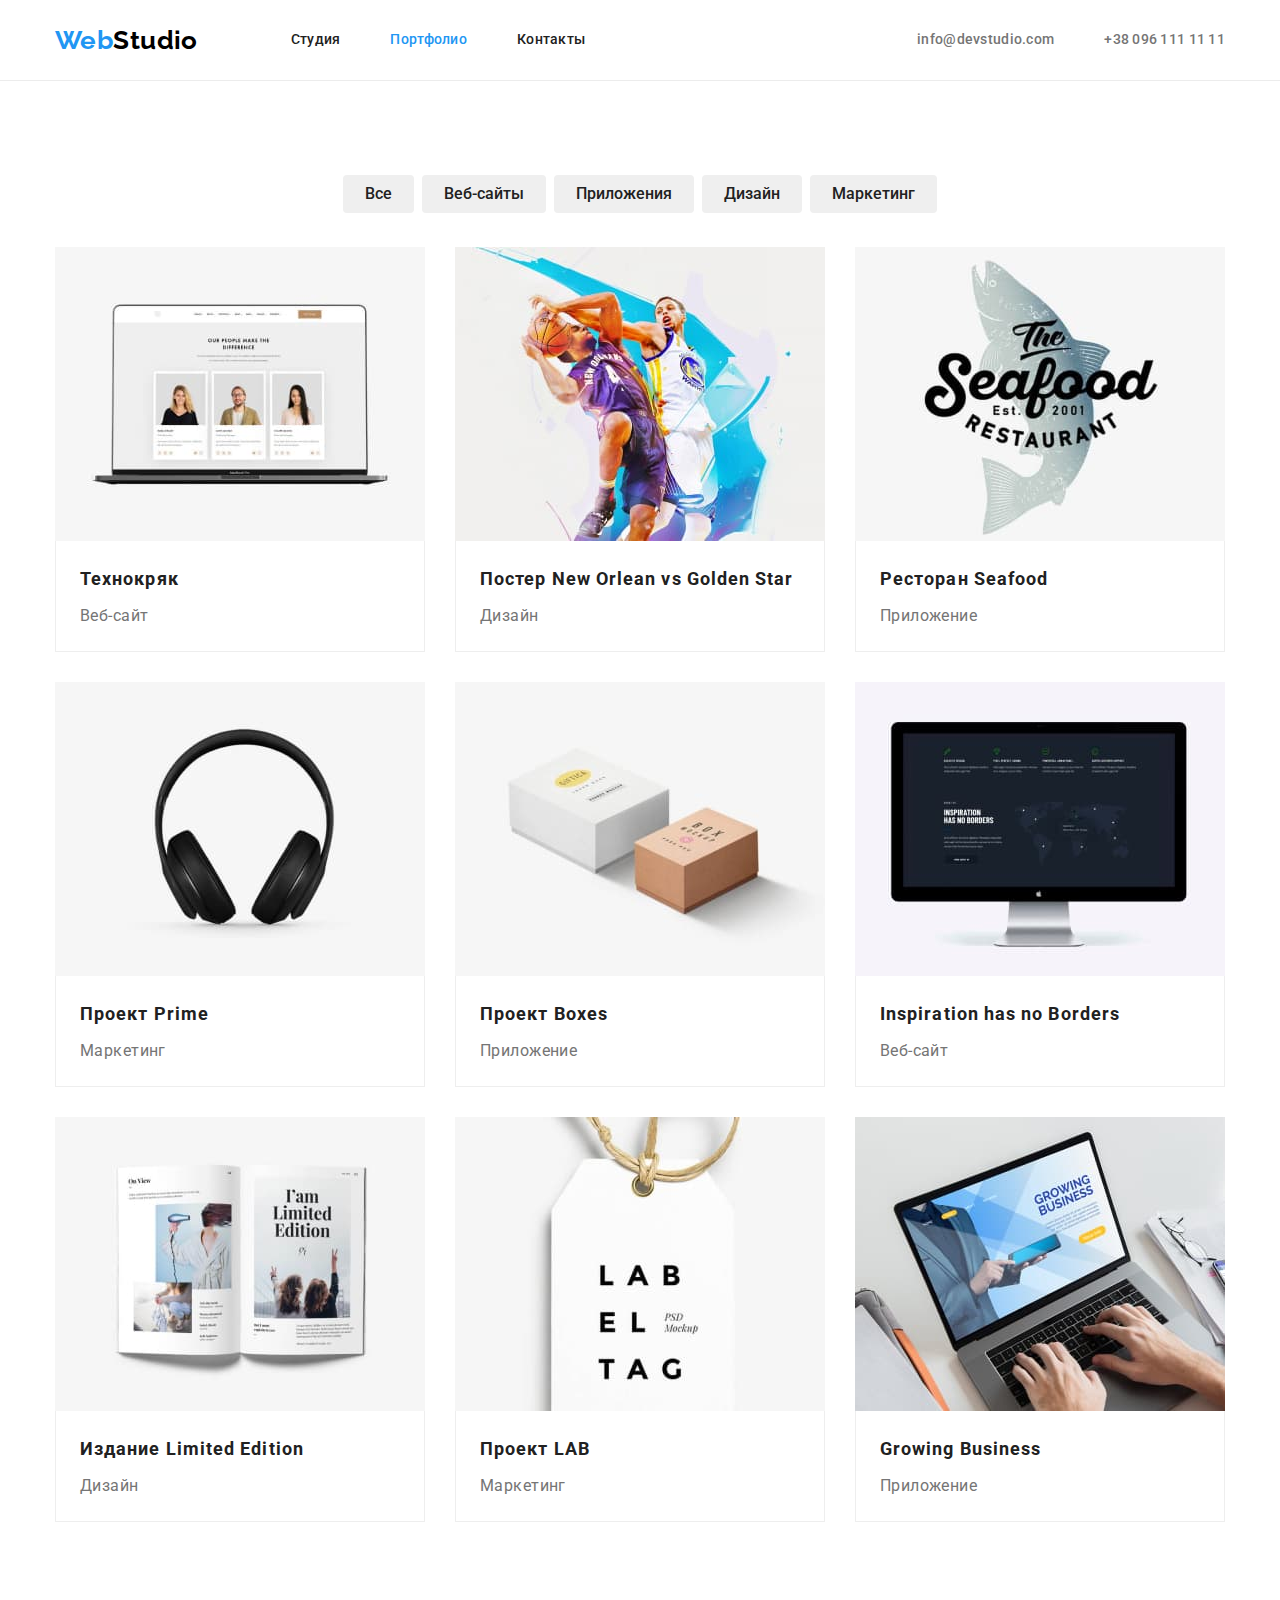
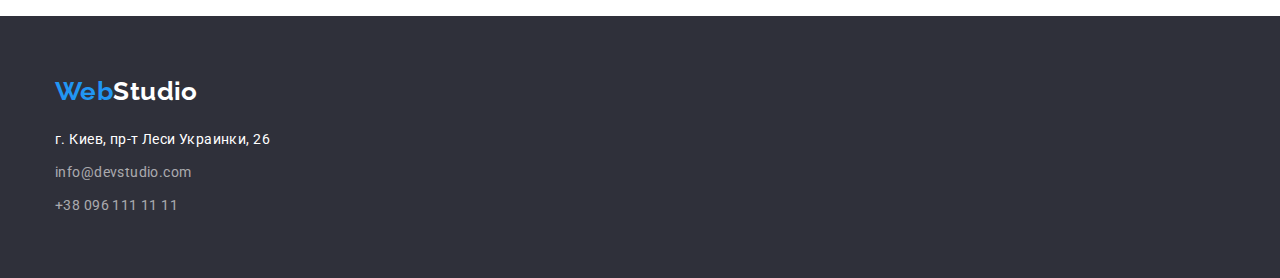
==== commit 960fbcdc: "вносит окончательные изменения" ====
--- a/portfolio.html
+++ b/portfolio.html
@@ -19,7 +19,7 @@
                 <a href="" class="link header-logo"><span class="logo-item">Web</span>Studio</a>
                 <ul class="list list-site-nav">
                     <li class="item"><a href="./index.html" class="link site-nav">Студия</a></li>
-                    <li class="item"><a href="" class="link site-nav">Портфолио</a></li>
+                    <li class="item"><a href="" class="link site-nav acive-page">Портфолио</a></li>
                     <li class="item"><a href="" class="link site-nav">Контакты</a></li>
                 </ul>
             </nav>
--- a/css/styles.css
+++ b/css/styles.css
@@ -200,6 +200,10 @@
     color: var(--link-active-color);
 }
 
+.acive-page {
+    color: var(--link-active-color);
+}
+
 .hero-button {
     font-weight: 700;
     font-size: 16px;
@@ -298,6 +302,10 @@
     margin-right: 0;
 }
 
+.feature-title {
+    margin-bottom: 10px;
+}
+
 /* section specific */
 
 
@@ -333,7 +341,7 @@
 }
 
 .team-list .item {
-    width: 270px;
+    width: calc((100% - 90px) / 4);
     margin-right: 30px;
 }
 
@@ -396,7 +404,7 @@
 }
 
 .work-list .item {
-    width: 370px;
+    width: calc((100% - 60px) / 3);
     margin-right: 30px;
     margin-bottom: 30px;
 }
